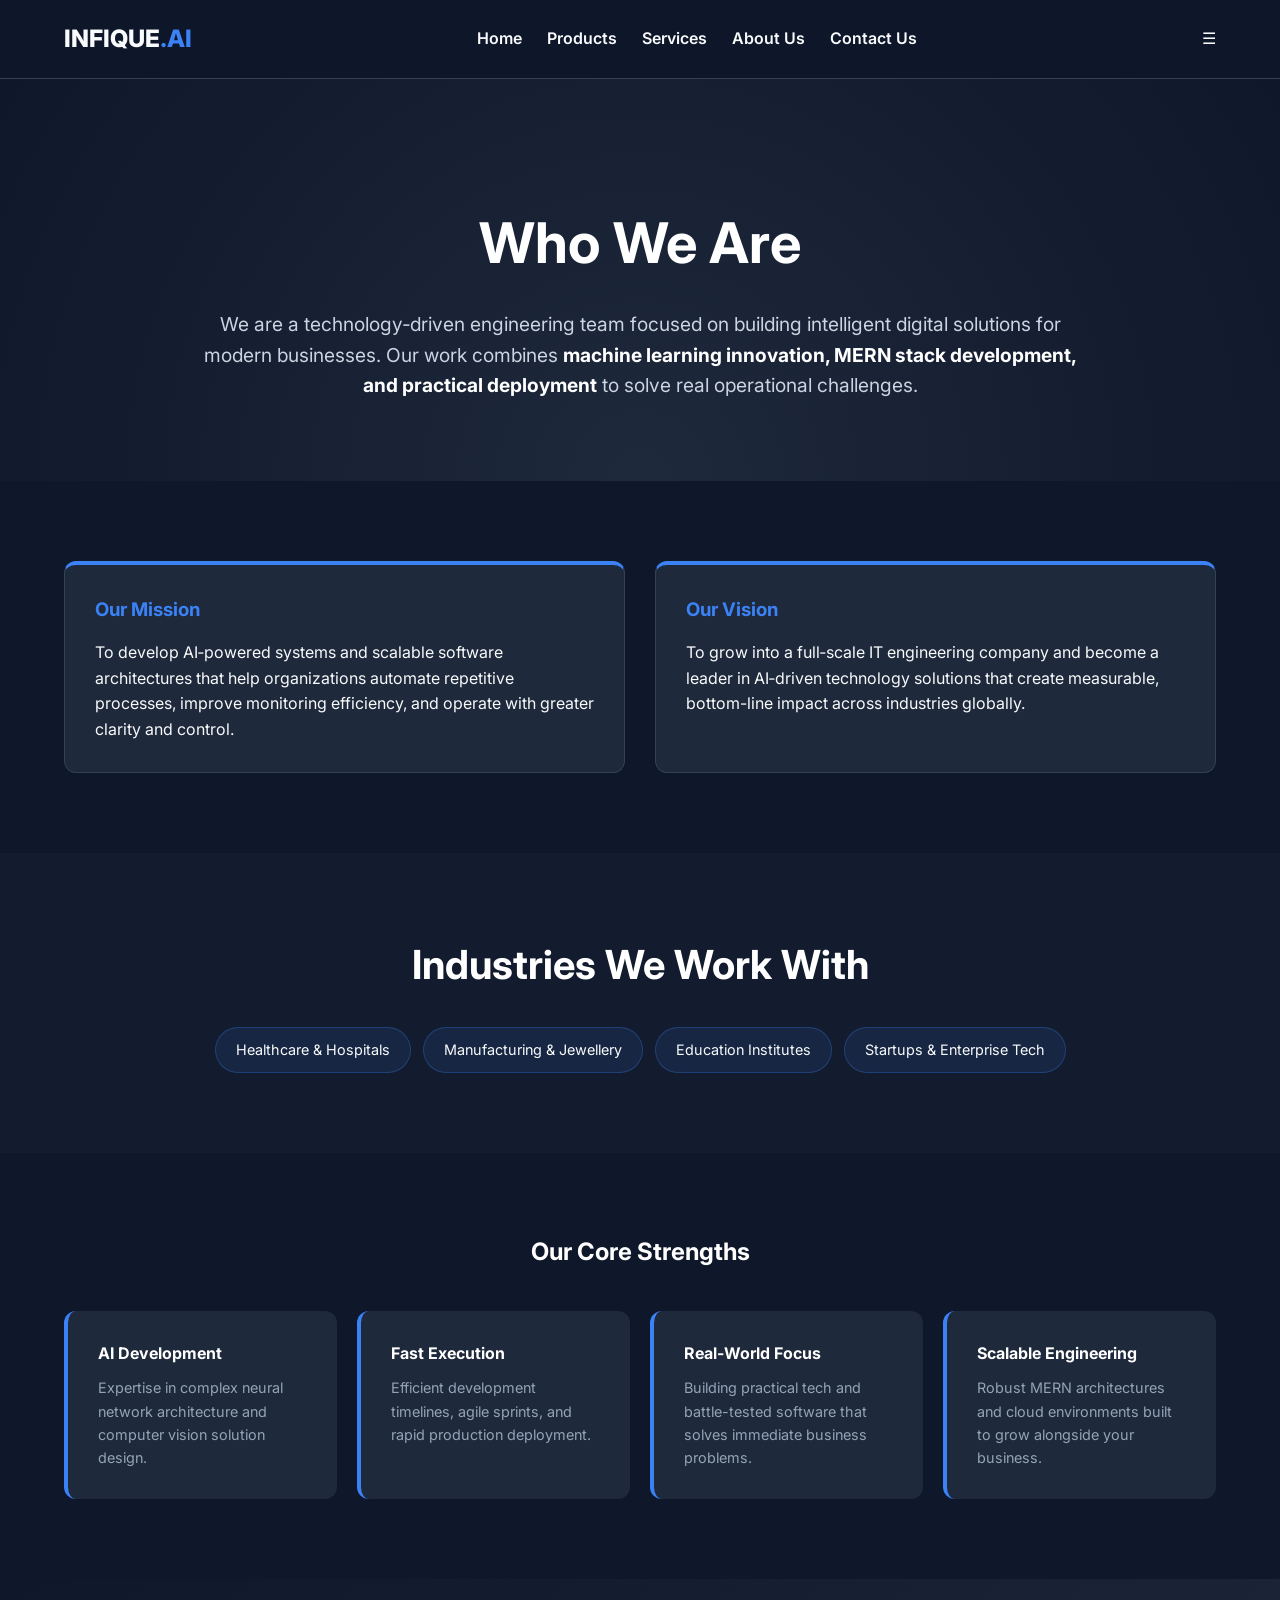
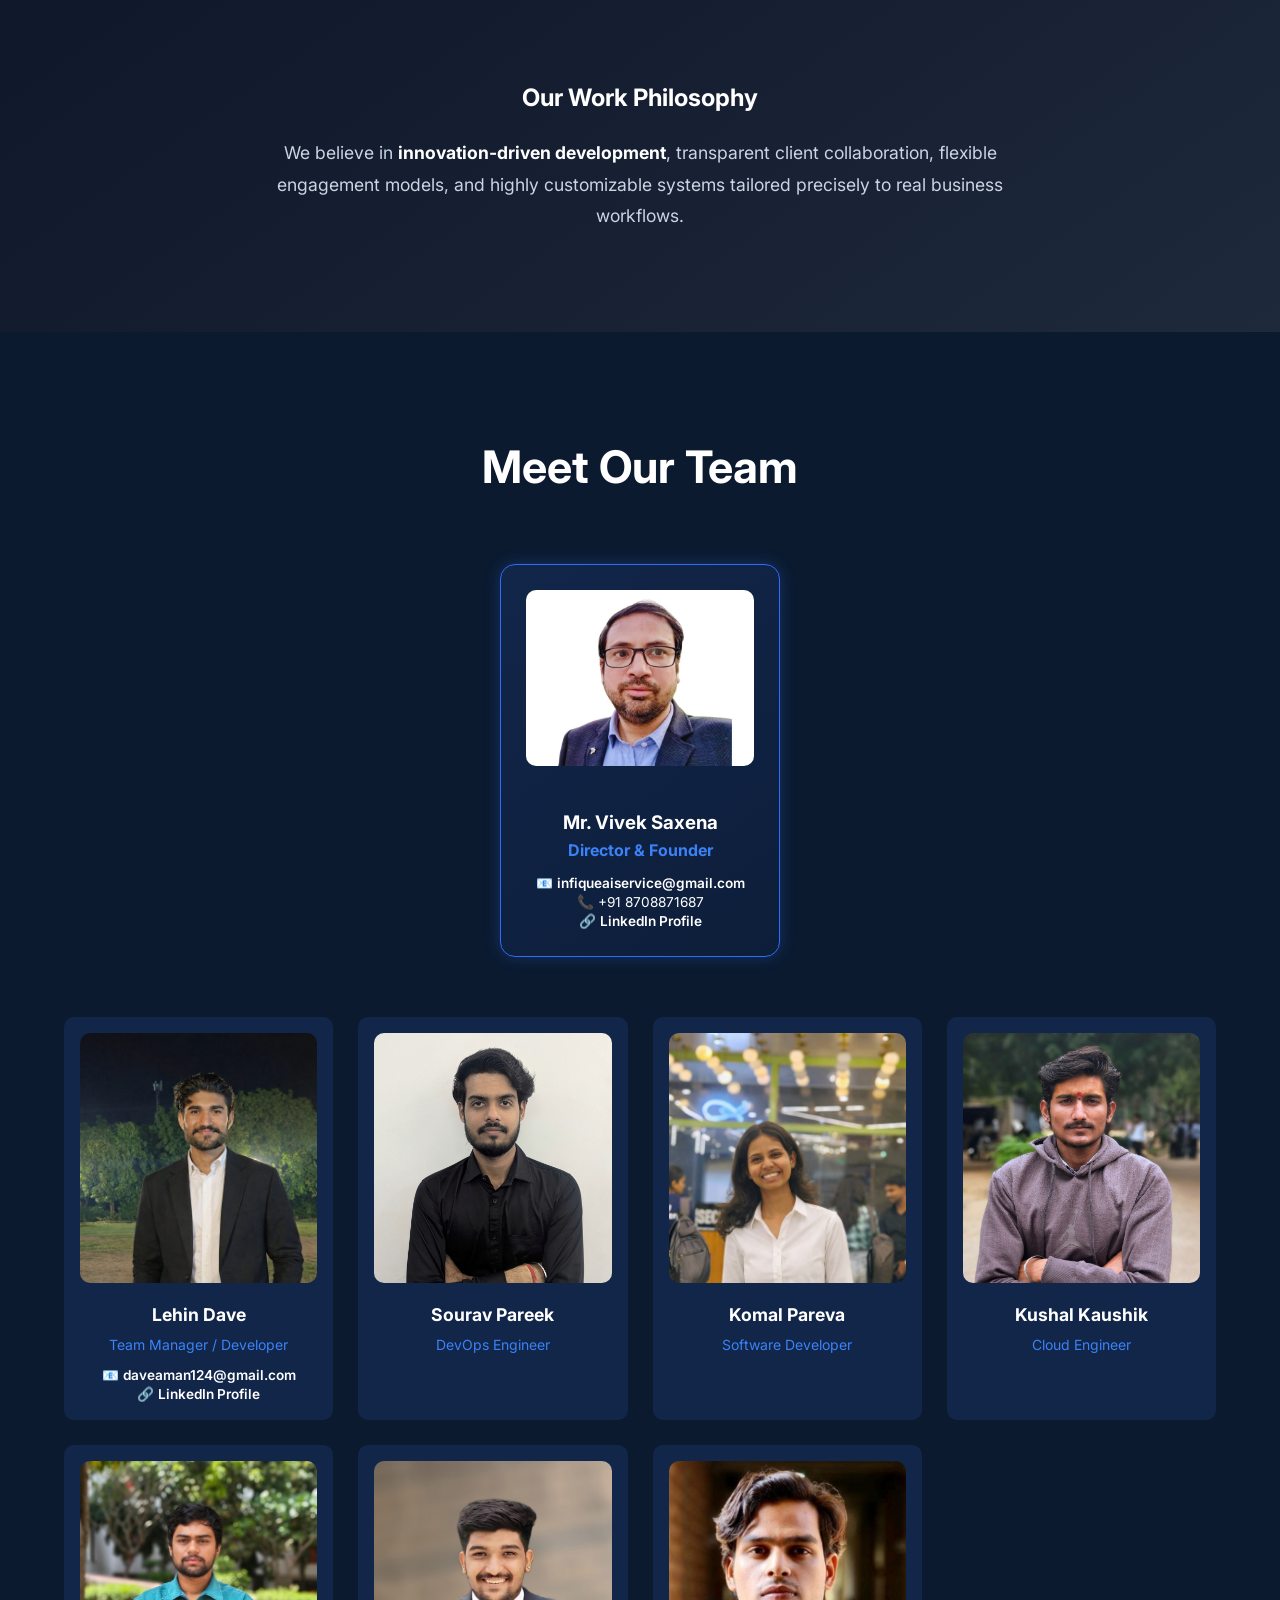
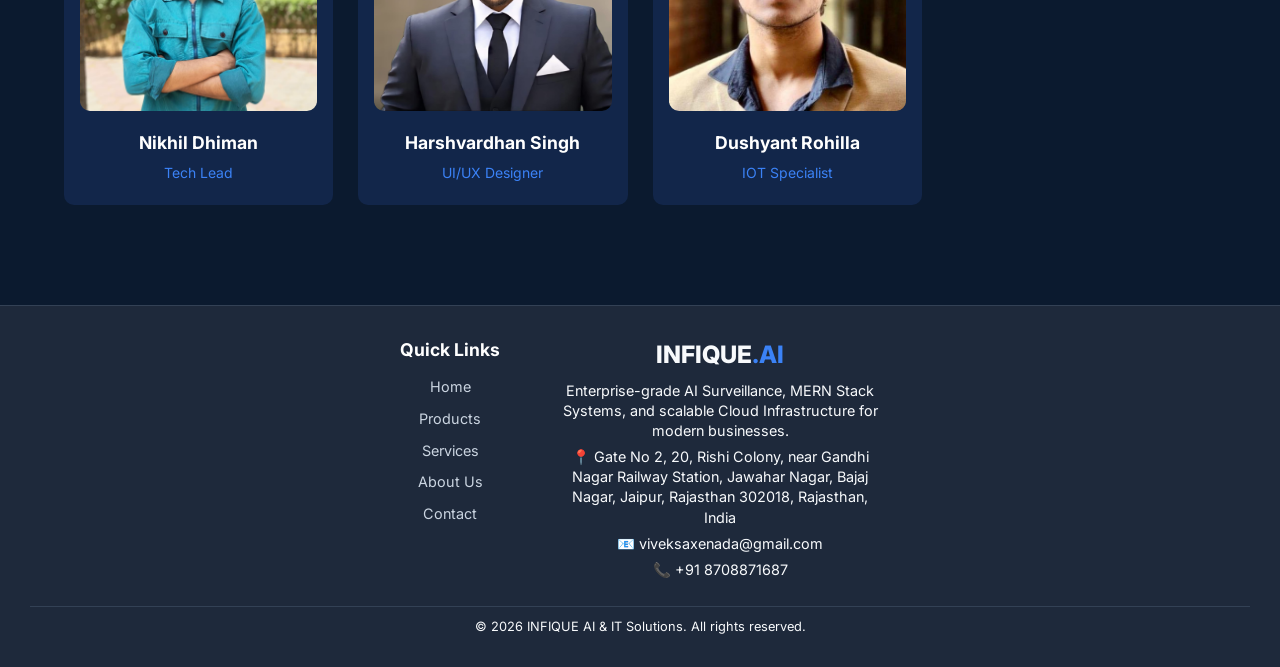
==== about.html @ 3278d1cb "Add files via upload" ====
<!DOCTYPE html>
<html lang="en">
<head>
    <meta charset="UTF-8">
    <meta name="viewport" content="width=device-width, initial-scale=1.0">
    <title>About Us | INFIQUE AI Engineering Team</title>
    <meta name="description" content="Meet the technology-driven engineering team at INFIQUE AI. We specialize in AI innovation, fast execution, and practical software solutions.">
    <link rel="stylesheet" href="style.css">
    <style>
        .about-hero {
            text-align: center;
            padding: 120px 5% 80px;
            background: radial-gradient(circle at bottom, #1e293b 0%, #0f172a 100%);
        }
        .stats-grid {
            display: grid;
            grid-template-columns: repeat(auto-fit, minmax(220px, 1fr));
            gap: 20px;
            margin-top: 40px;
        }
        .stat-item {
            padding: 30px;
            background: var(--bg-card);
            border-radius: 12px;
            border-left: 4px solid var(--accent);
            transition: transform 0.3s ease;
        }
        .stat-item:hover { transform: translateY(-5px); }
        .industry-container {
            display: flex;
            flex-wrap: wrap;
            justify-content: center;
            gap: 12px;
            margin-top: 30px;
        }
        .industry-tag {
            padding: 10px 20px;
            background: rgba(59, 130, 246, 0.1);
            border: 1px solid rgba(59, 130, 246, 0.3);
            border-radius: 30px;
            font-size: 0.9rem;
            color: var(--text-main);
            transition: 0.3s;
        }
        .industry-tag:hover {
            background: var(--accent);
            border-color: var(--accent);
        }
        .team-contact-info {
            font-size: 0.85rem;
            color: var(--text-muted);
            margin-top: 10px;
            line-height: 1.4;
        }
        .social-link {
            color: white;
            text-decoration: none;
            font-weight: 600;
        }
        .social-link:hover {
            color: var(--accent);
            text-decoration: underline;
        }
    </style>
</head>
<body>
    <header>
    <nav>
        <a href="index.html" class="logo">INFIQUE<span>.AI</span></a>
        <ul class="nav-links">
            <li><a href="index.html">Home</a></li>
            <li><a href="products.html">Products</a></li>
            <li><a href="services.html">Services</a></li>
            <li><a href="about.html">About Us</a></li>
            <li><a href="contact.html">Contact Us</a></li>
        </ul>

        <!-- HAMBURGER -->
        <div class="hamburger" onclick="toggleMenu()">
            ☰
        </div>
    </nav>
</header>

    <main>
        <section class="about-hero">
            <h1 style="font-size: 3.5rem; margin-bottom: 20px; color: white;">Who We Are</h1>
            <p style="font-size: 1.2rem; max-width: 900px; margin: 0 auto; color: #cbd5e1;">We are a technology‑driven engineering team focused on building intelligent digital solutions for modern businesses. Our work combines <span style="color: white; font-weight: bold;">machine learning innovation, MERN stack development, and practical deployment</span> to solve real operational challenges.</p>
        </section>

        <section style="padding: 80px 5%;">
            <div class="grid" style="max-width: 1200px; margin: 0 auto;">
                <div class="card" style="border-top: 4px solid var(--accent);">
                    <h3 style="color: var(--accent); margin-bottom: 15px;">Our Mission</h3>
                    <p>To develop AI‑powered systems and scalable software architectures that help organizations automate repetitive processes, improve monitoring efficiency, and operate with greater clarity and control.</p>
                </div>
                <div class="card" style="border-top: 4px solid var(--accent);">
                    <h3 style="color: var(--accent); margin-bottom: 15px;">Our Vision</h3>
                    <p>To grow into a full‑scale IT engineering company and become a leader in AI‑driven technology solutions that create measurable, bottom-line impact across industries globally.</p>
                </div>
            </div>
        </section>

        <section style="padding: 80px 5%; background: #131c2e; text-align: center;">
            <h2 style="font-size: 2.5rem; color: white;">Industries We Work With</h2>
            <div class="industry-container">
                <span class="industry-tag">Healthcare & Hospitals</span>
                <span class="industry-tag">Manufacturing & Jewellery</span>
                <span class="industry-tag">Education Institutes</span>
                <span class="industry-tag">Startups & Enterprise Tech</span>
            </div>
        </section>

        <section style="padding: 80px 5%;">
            <h2 style="text-align: center; margin-bottom: 40px; color: white;">Our Core Strengths</h2>
            <div class="stats-grid" style="max-width: 1200px; margin: 0 auto;">
                <div class="stat-item">
                    <h4 style="color: white;">AI Development</h4>
                    <p style="font-size: 0.9rem; color: var(--text-muted); margin-top: 10px;">Expertise in complex neural network architecture and computer vision solution design.</p>
                </div>
                <div class="stat-item">
                    <h4 style="color: white;">Fast Execution</h4>
                    <p style="font-size: 0.9rem; color: var(--text-muted); margin-top: 10px;">Efficient development timelines, agile sprints, and rapid production deployment.</p>
                </div>
                <div class="stat-item">
                    <h4 style="color: white;">Real-World Focus</h4>
                    <p style="font-size: 0.9rem; color: var(--text-muted); margin-top: 10px;">Building practical tech and battle-tested software that solves immediate business problems.</p>
                </div>
                <div class="stat-item">
                    <h4 style="color: white;">Scalable Engineering</h4>
                    <p style="font-size: 0.9rem; color: var(--text-muted); margin-top: 10px;">Robust MERN architectures and cloud environments built to grow alongside your business.</p>
                </div>
            </div>
        </section>

        <section style="padding: 100px 5%; text-align: center; background: linear-gradient(145deg, #0f172a, #1e293b);">
            <div style="max-width: 800px; margin: 0 auto;">
                <h2 style="margin-bottom: 20px; color: white;">Our Work Philosophy</h2>
                <p style="font-size: 1.1rem; line-height: 1.8; color: #cbd5e1;">We believe in <span style="color: white; font-weight: bold;">innovation‑driven development</span>, transparent client collaboration, flexible engagement models, and highly customizable systems tailored precisely to real business workflows.</p>
            </div>
        </section>

        <section class="team-section" style="padding: 100px 5%;">
            <h2 style="text-align: center; font-size: 2.8rem; margin-bottom: 60px; color: white;">Meet Our Team</h2>
        
            <div class="director-card">
                <img src="images/member1.jpeg" alt="Vivek Saxena">
                <h3 style="margin-top: 20px; color: white;">Mr. Vivek Saxena</h3>
                <p class="post" style="color: var(--accent); font-weight: bold;">Director & Founder</p>
                <div class="team-contact-info">
                    <p style="color: white;">📧 <a href="mailto:viveksaxenada@gmail.com" class="social-link">infiqueaiservice@gmail.com</a></p>
                    <p style="color: white;">📞 +91 8708871687</p>
                    <p style="color: white;">🔗 <a href="https://www.linkedin.com/in/vivek-saxena-ds?utm_source=share&utm_campaign=share_via&utm_content=profile&utm_medium=android_app" target="_blank" class="social-link">LinkedIn Profile</a></p>
                </div>
            </div>
        
            <div class="team-grid" style="margin-top: 60px;">
                <div class="team-card">
                    <img src="images/member2.jpeg" alt="Lehin Dave">
                    <h3 style="color: white;">Lehin Dave</h3>
                    <p class="post" style="color: var(--accent);">Team Manager / Developer</p>
                    <div class="team-contact-info">
                        <p style="color: white;">📧 <a href="mailto:daveaman124@gmail.com" class="social-link">daveaman124@gmail.com</a></p>
                        <p style="color: white;">🔗 <a href="https://www.linkedin.com/in/lehin-dave-39b4ab298?utm_source=share&utm_campaign=share_via&utm_content=profile&utm_medium=android_app" target="_blank" class="social-link">LinkedIn Profile</a></p>
                    </div>
                </div>
        
                <div class="team-card">
                    <img src="images/member3.jpeg" alt="Sourav Pareek">
                    <h3 style="color: white;">Sourav Pareek</h3>
                    <p class="post" style="color: var(--accent);">DevOps Engineer</p>
                </div>
        
                <div class="team-card">
                    <img src="images/member4.jpeg" alt="Komal Pareva">
                    <h3 style="color: white;">Komal Pareva</h3>
                    <p class="post" style="color: var(--accent);">Software Developer</p>
                </div>
        
                <div class="team-card">
                    <img src="images/member5.png" alt="Kushal Kaushik">
                    <h3 style="color: white;">Kushal Kaushik</h3>
                    <p class="post" style="color: var(--accent);">Cloud Engineer</p>
                </div>
        
                <div class="team-card">
                    <img src="images/member6.jpeg" alt="Nikhil Dhiman">
                    <h3 style="color: white;">Nikhil Dhiman</h3>
                    <p class="post" style="color: var(--accent);">Tech Lead</p>
                </div>
        
                <div class="team-card">
                    <img src="images/member7.jpeg" alt="Harshvardhan Singh Rathore">
                    <h3 style="color: white;">Harshvardhan Singh</h3>
                    <p class="post" style="color: var(--accent);">UI/UX Designer</p>
                </div>
                <div class="team-card">
                    <img src="images/member8.jpeg" alt="Dushyant Rohilla">
                    <h3 style="color: white;">Dushyant Rohilla</h3>
                    <p class="post" style="color: var(--accent);">IOT Specialist</p>
                </div>
            </div>
        </section>
    </main>

    <!-- FOOTER -->
<footer class="site-footer">

  <div class="footer-container">

    <!-- LEFT SIDE -->
    <div class="footer-left">
      <h3>Quick Links</h3>
      <ul>
        <li><a href="index.html">Home</a></li>
        <li><a href="products.html">Products</a></li>
        <li><a href="services.html">Services</a></li>
        <li><a href="about.html">About Us</a></li>
        <li><a href="contact.html">Contact</a></li>
      </ul>
    </div>

    <!-- RIGHT SIDE -->
    <div class="footer-right">
      <a href="index.html" class="logo">INFIQUE<span>.AI</span></a>

      <p>
        Enterprise-grade AI Surveillance, MERN Stack Systems, 
        and scalable Cloud Infrastructure for modern businesses.
      </p>

      <p>📍 Gate No 2, 20, Rishi Colony, near Gandhi Nagar Railway Station, Jawahar Nagar, Bajaj Nagar, Jaipur, Rajasthan 302018, Rajasthan, India</p>
      <p>📧 viveksaxenada@gmail.com</p>
      <p>📞 +91 8708871687</p>
    </div>

  </div>

  <div class="footer-bottom">
    <p>© 2026 INFIQUE AI & IT Solutions. All rights reserved.</p>
  </div>

</footer>
<script>
function toggleMenu() {
    const navLinks = document.querySelector(".nav-links");
    navLinks.classList.toggle("active");
}

// Close when clicking outside
document.addEventListener("click", function(e) {
    const navLinks = document.querySelector(".nav-links");
    const hamburger = document.querySelector(".hamburger");

    if (!hamburger.contains(e.target) && !navLinks.contains(e.target)) {
        navLinks.classList.remove("active");
    }
});
</script>

</body>
</html>
---- style.css ----
/* --- 1. GLOBAL SETTINGS --- */
@import url('https://fonts.googleapis.com/css2?family=Inter:wght@300;400;600;800&display=swap');

:root {
    --bg-dark: #0f172a;      
    --bg-card: #1e293b;      
    --accent: #3b82f6;       
    --accent-hover: #2563eb;
    --text-main: #f8fafc;
    --text-muted: #94a3b8;
}

* { margin: 0; padding: 0; box-sizing: border-box; }

body {
    font-family: 'Inter', sans-serif;
    background-color: var(--bg-dark);
    color: var(--text-main);
    line-height: 1.6;
    display: flex;
    flex-direction: column;
    min-height: 100vh;
}

header {
    background-color: rgba(15, 23, 42, 0.95);
    border-bottom: 1px solid #334155;
    padding: 20px 5%;
    position: sticky;
    top: 0;
    z-index: 100;
}
nav { display: flex; justify-content: space-between; align-items: center; max-width: 1200px; margin: 0 auto; }
.logo { font-size: 1.5rem; font-weight: 800; color: var(--text-main); text-decoration: none; }
.logo span { color: var(--accent); }
.nav-links { list-style: none; display: flex; gap: 25px; }
.nav-links a { color: var(--text-main); text-decoration: none; font-weight: 600; transition: 0.3s; }
.nav-links a:hover, .nav-links a.active { color: var(--accent); }

/* --- 2. HOME PAGE ONLY (Engineering Cards) --- */
.home-engineering-grid {
    display: grid;
    grid-template-columns: repeat(auto-fit, minmax(300px, 1fr));
    gap: 30px;
    max-width: 1200px;
    margin: 0 auto;
}

.home-image-card {
    position: relative;
    border-radius: 12px;
    overflow: hidden; 
    aspect-ratio: 4/3; 
    border: 1px solid #334155;
    background-color: var(--bg-card);
}

.home-image-card img {
    width: 100%;
    height: 100%;
    object-fit: cover; 
    display: block;
    transition: transform 0.8s cubic-bezier(0.2, 1, 0.3, 1);
}

.home-image-card:hover img { transform: scale(1.05); }

.home-card-overlay {
    position: absolute;
    inset: 0;
    background: linear-gradient(to top, rgba(15, 23, 42, 0.9) 0%, rgba(15, 23, 42, 0.2) 60%, transparent 100%);
    display: flex;
    flex-direction: column;
    justify-content: flex-end;
    padding: 20px;
}

.home-card-overlay h3 { color: #ffffff !important; margin-bottom: 5px; font-size: 1.3rem; }
.home-card-overlay p {
    color: #ffffff !important;
    font-size: 0.9rem;
    margin: 0;
    opacity: 0;
    transform: translateY(10px);
    transition: opacity 0.4s, transform 0.4s;
}

.home-image-card:hover .home-card-overlay p { opacity: 1; transform: translateY(0); }

/* --- 3. RESTORED ORIGINAL ABOUT/CONTACT STYLES --- */
.team-section { padding: 60px 40px; background: #0b1a2f; color: white; text-align: center; }
.team-grid { display: grid; grid-template-columns: repeat(auto-fit, minmax(220px, 1fr)); gap: 25px; }

.team-card {
    background: #12264a;
    padding: 15px;
    border-radius: 10px;
    transition: 0.3s;
    border: 1px solid transparent;
    text-align: center;
}

.team-card:hover {
    transform: translateY(-8px); 
    border-color: #2f6df6;
    box-shadow: 0 0 12px rgba(47,109,246,0.4);
}

.team-card img { width: 100%; height: 250px; object-fit: cover; border-radius: 10px; margin-bottom: 10px; }
.team-card h3 { font-size: 1.1rem; margin-bottom: 5px; }
.team-card .post { color: #4da3ff; font-size: 14px; margin-bottom: 5px; }

.director-card {
    background: linear-gradient(145deg, #12264a, #0d1e3a);
    border: 1px solid #2f6df6;
    padding: 25px;
    border-radius: 15px;
    width: 280px;
    margin: 0 auto 50px;
    box-shadow: 0 0 15px rgba(47,109,246,0.3);
}
.director-card img { width: 100%; border-radius: 10px; margin-bottom: 15px; }

/* Contact Forms & Generic Cards */
.card { background-color: var(--bg-card); padding: 30px; border-radius: 12px; border: 1px solid #334155; }
.grid { display: grid; grid-template-columns: repeat(auto-fit, minmax(300px, 1fr)); gap: 30px; margin-top: 40px; }

form input, form textarea {
    width: 100%; padding: 12px; margin-bottom: 20px;
    background-color: #1e293b; border: 1px solid #334155;
    border-radius: 6px; color: white;
}

/* Common Components */
.industry-tag { padding: 10px 25px; border: 1px solid #334155; border-radius: 5px; color: var(--text-muted); }
.btn { display: inline-block; padding: 12px 28px; background-color: var(--accent); color: white; text-decoration: none; border-radius: 6px; font-weight: 600; transition: 0.3s; border: none; cursor: pointer; }
footer { text-align: center; padding: 30px; background-color: var(--bg-card); border-top: 1px solid #334155; margin-top: auto; }

/* --- PRODUCT PAGE SPECIFIC STYLES --- */
.product-feature-grid {
    display: grid;
    grid-template-columns: repeat(auto-fit, minmax(320px, 1fr));
    gap: 30px;
    max-width: 1200px;
    margin: 0 auto;
}

.product-feature-card {
    position: relative;
    height: 350px;
    border-radius: 12px;
    overflow: hidden;
    background-color: var(--bg-card);
    border: 1px solid #334155;
    cursor: pointer;
}

.product-feature-card img {
    width: 100%;
    height: 100%;
    object-fit: cover;
    transition: transform 0.6s cubic-bezier(0.33, 1, 0.68, 1);
}

.product-feature-card:hover img {
    transform: scale(1.1);
}

.product-feature-overlay {
    position: absolute;
    inset: 0;
    background: linear-gradient(to top, rgba(15, 23, 42, 0.95) 10%, rgba(15, 23, 42, 0.2) 60%, transparent 100%);
    display: flex;
    flex-direction: column;
    justify-content: flex-end;
    padding: 25px;
    z-index: 2;
}

.product-feature-overlay h3 {
    color: #ffffff !important;
    font-size: 1.4rem;
    margin-bottom: 8px;
    font-weight: 600;
}

.product-feature-overlay p {
    color: #cbd5e1 !important;
    font-size: 0.95rem;
    margin: 0;
    opacity: 0;
    transform: translateY(20px);
    transition: all 0.4s ease;
}

.product-feature-card:hover .product-feature-overlay p {
    opacity: 1;
    transform: translateY(0);
}

/* --- SERVICES PAGE SPECIFIC STYLES --- */
.service-feature-grid {
    display: grid;
    grid-template-columns: repeat(auto-fit, minmax(320px, 1fr));
    gap: 30px;
    max-width: 1200px;
    margin: 0 auto;
}

.service-feature-card {
    position: relative;
    height: 300px; 
    border-radius: 15px;
    overflow: hidden;
    background-color: var(--bg-card);
    border: 1px solid #334155;
}

.service-feature-card img {
    width: 100%;
    height: 100%;
    /* FIX: Changed cover to contain to prevent zooming/cropping */
    object-fit: contain; 
    /* Padding prevents the image from touching the edges */
    padding: 20px;
    background-color: #0f172a; 
    transition: transform 0.8s cubic-bezier(0.2, 1, 0.3, 1);
}

.service-feature-card:hover img {
    /* Subtle zoom on hover */
    transform: scale(1.05);
}

.service-feature-overlay {
    position: absolute;
    inset: 0;
    /* Adjusted gradient to ensure icons are fully visible */
    background: linear-gradient(to top, rgba(15, 23, 42, 0.98) 15%, rgba(15, 23, 42, 0.2) 60%, transparent 100%);
    display: flex;
    flex-direction: column;
    justify-content: flex-end;
    padding: 30px;
    z-index: 2;
}

.service-feature-overlay h3 {
    color: #ffffff !important;
    font-size: 1.5rem;
    margin-bottom: 15px;
}

.service-hover-content {
    opacity: 0;
    transform: translateY(20px);
    transition: all 0.5s ease;
}

.service-hover-content p {
    color: var(--accent) !important;
    font-weight: 600;
    font-size: 0.95rem;
    margin-bottom: 12px;
}

.service-hover-content ul {
    list-style: none;
    padding: 0;
}

.service-hover-content ul li {
    color: #cbd5e1 !important;
    font-size: 0.85rem;
    margin-bottom: 6px;
    display: flex;
    align-items: center;
}

.service-hover-content ul li::before {
    content: "→";
    color: var(--accent);
    margin-right: 8px;
    font-weight: bold;
}

.service-feature-card:hover .service-hover-content {
    opacity: 1;
    transform: translateY(0);
}
/* --- NEW ANIMATED BACKGROUND STYLES --- */

/* 1. Define the panning animation sequence */
@keyframes panBackground {
    0% {
        /* Start at the very top-left corner */
        background-position: 0% 0%;
    }
    50% {
        /* Move to the very bottom-right corner */
        background-position: 100% 100%;
    }
    100% {
        /* Smoothly slide back to the start */
        background-position: 0% 0%;
    }
}

/* 2. Style the top section to handle the animation */
.animated-hero-section {
    /* (You'll add this class to your HTML section tag) */

    position: relative; /* Required for the overlay to work */
    overflow: hidden; /* Important: keeps the 'oversized' image contained */

    /* Ensure minimum height so the section doesn't collapse */
    min-height: 80vh; 
    display: flex; /* Helps center content */
    align-items: center; /* Helps center content */
}

/* 3. Style the pseudo-element that actually holds and moves the image */
.animated-hero-section::before {
    content: "";
    position: absolute;
    top: 0;
    left: 0;
    width: 100%;
    height: 100%;
    z-index: -2; /* Place it furthest back */

    /* --- THE CORE IMAGE SETTINGS --- */
    background-image: url('images/back.jpg'); /* <<< UPDATE IMAGE PATH HERE */
    
    /* Make the image large enough to have 'room' to pan without looping */
    background-size: 150%; 
    background-repeat: no-repeat;
    
    /* Center it initially */
    background-position: center;

    /* --- THE ANIMATION LOOP --- */
    /* Calls 'panBackground' definition from above.
       '40s' = 40 seconds per loop. Slower = subtler.
       'linear' = constant speed.
       'infinite' = never stops. */
    animation: panBackground 40s linear infinite;

    /* (Optional) A very soft background color to prevent jarring pop-in */
    background-color: #0c121e; 
}

/* 4. Style the gradient overlay to ensure content is always readable */
.animated-hero-section::after {
    content: "";
    position: absolute;
    inset: 0;
    z-index: -1; /* Place it between the image and the text */

    /* Add a subtle dark gradient to ensure white text pops */
    background: linear-gradient(
        to bottom,
        rgba(15, 23, 42, 0.4) 0%,   /* Slightly dark at top */
        rgba(15, 23, 42, 0.8) 100% /* Much darker at bottom */
    );
}

/* 5. Ensure the text inside is forced above the background */
.animated-hero-section > * {
    position: relative;
    z-index: 10;
}
/* ================= RESPONSIVE FIX ================= */

/* HERO TEXT */
.hero-title {
  font-size: 4rem;
  margin-bottom: 25px;
  text-align: center;
  font-weight: 800;
}

.hero-subtext {
  max-width: 900px;
  margin: 0 auto 40px;
  font-size: 1.3rem;
  text-align: center;
  color: #cbd5e1;
}

/* BUTTONS */
.hero-buttons {
  display: flex;
  justify-content: center;
  gap: 20px;
  flex-wrap: wrap;
}

.secondary-btn {
  background: transparent;
  border: 1px solid var(--accent);
}

/* GLOBAL IMAGE FIX */
img {
  max-width: 100%;
  height: auto;
}

/* ================= MOBILE ================= */
@media (max-width: 768px) {

  /* HERO */
  .hero-title {
    font-size: 2.2rem;
  }

  .hero-subtext {
    font-size: 1rem;
    padding: 0 10px;
  }

  /* BUTTON STACK */
  .hero-buttons {
    flex-direction: column;
    align-items: center;
  }

  .btn {
    width: 90%;
    text-align: center;
  }

  /* NAVBAR */
  nav {
    flex-direction: column;
    gap: 10px;
  }

  .nav-links {
    flex-direction: column;
    gap: 10px;
    align-items: center;
  }

  /* SECTION SPACING */
  section {
    padding: 50px 5% !important;
  }

  /* GRID FIX */
  .product-feature-grid {
    grid-template-columns: 1fr !important;
  }

  /* TEXT SIZE FIX */
  h2 {
    font-size: 1.8rem !important;
    text-align: center;
  }

  p {
    font-size: 0.95rem !important;
  }
}
//* ===== FINAL PROFESSIONAL FOOTER ===== */

.site-footer {
  background: #0f172a;
  color: #cbd5e1;
  padding: 35px 5% 15px;
}

/* CENTERED + BALANCED */
.footer-container {
  max-width: 800px; /* keeps both sections near center */
  margin: auto;
  display: flex;
  justify-content: center;
  align-items: flex-start;
  gap: 60px; /* perfect spacing between left & right */
}

/* LEFT SIDE */
.footer-left h3 {
  margin-bottom: 10px;
  color: white;
  font-size: 1.1rem;
}

.footer-left ul {
  list-style: none;
}

.footer-left ul li {
  margin-bottom: 6px;
}

.footer-left a {
  color: #cbd5e1;
  text-decoration: none;
  font-size: 0.9rem;
  transition: 0.3s;
}

.footer-left a:hover {
  color: #3b82f6;
}

/* RIGHT SIDE */
.footer-right {
  max-width: 320px;
}

.footer-right p {
  margin: 6px 0;
  font-size: 0.9rem;
  line-height: 1.4;
}

/* BOTTOM */
.footer-bottom {
  text-align: center;
  border-top: 1px solid #334155;
  margin-top: 20px;
  padding-top: 10px;
  font-size: 0.8rem;
}

/* MOBILE */
@media (max-width: 768px) {
  .footer-container {
    flex-direction: column;
    align-items: center;
    text-align: center;
    gap: 20px;
  }
}
//* ===== PROFESSIONAL MOBILE NAVBAR ===== */

@media (max-width: 768px) {

  nav {
    flex-direction: row !important;
    justify-content: space-between;
    align-items: center;
  }

  .logo {
    font-size: 1.2rem;
  }

  .nav-links {
    display: flex;
    flex-direction: row !important;
    gap: 15px;
    overflow-x: auto; /* scroll if needed */
    white-space: nowrap;
  }

  .nav-links li {
    flex: none;
  }

  .nav-links a {
    font-size: 0.9rem;
    padding: 5px;
  }

}
//* HAMBURGER BUTTON */
.menu-toggle {
  display: none;
  font-size: 1.6rem;
  color: white;
  cursor: pointer;
}

/* MOBILE NAVBAR */
@media (max-width: 768px) {

  nav {
    position: relative;
  }

  .menu-toggle {
    display: block;
    position: absolute;
    right: 5%;
    top: 50%;
    transform: translateY(-50%);
  }

  /* MENU PANEL */
  .nav-links {
    position: fixed;
    top: 0;
    right: -100%; /* hidden */
    height: 100vh;
    width: 240px;
    background: #0f172a;
    flex-direction: column;
    padding: 80px 20px;
    gap: 20px;
    transition: 0.3s ease;
    z-index: 999;
  }

  /* WHEN ACTIVE */
  .nav-links.active {
    right: 0;
  }

  .nav-links a {
    font-size: 1rem;
    width: 100%;
  }

  /* ===== FIXED HAMBURGER MENU (ONLY) ===== */

.hamburger {
  display: none;
  font-size: 26px;
  cursor: pointer;
  color: white;
}

/* MOBILE ONLY */
@media (max-width: 768px) {

  .hamburger {
    display: block;
    position: absolute;
    right: 5%;
    top: 20px;
    z-index: 1001;
  }

  .nav-links {
    position: fixed;
    top: 0;
    right: -100%;
    height: 100vh;
    width: 250px;
    background: #0f172a;
    flex-direction: column;
    padding: 80px 20px;
    gap: 20px;
    transition: 0.3s ease;
    z-index: 1000;
  }

  .nav-links.active {
    right: 0;
  }
}
}
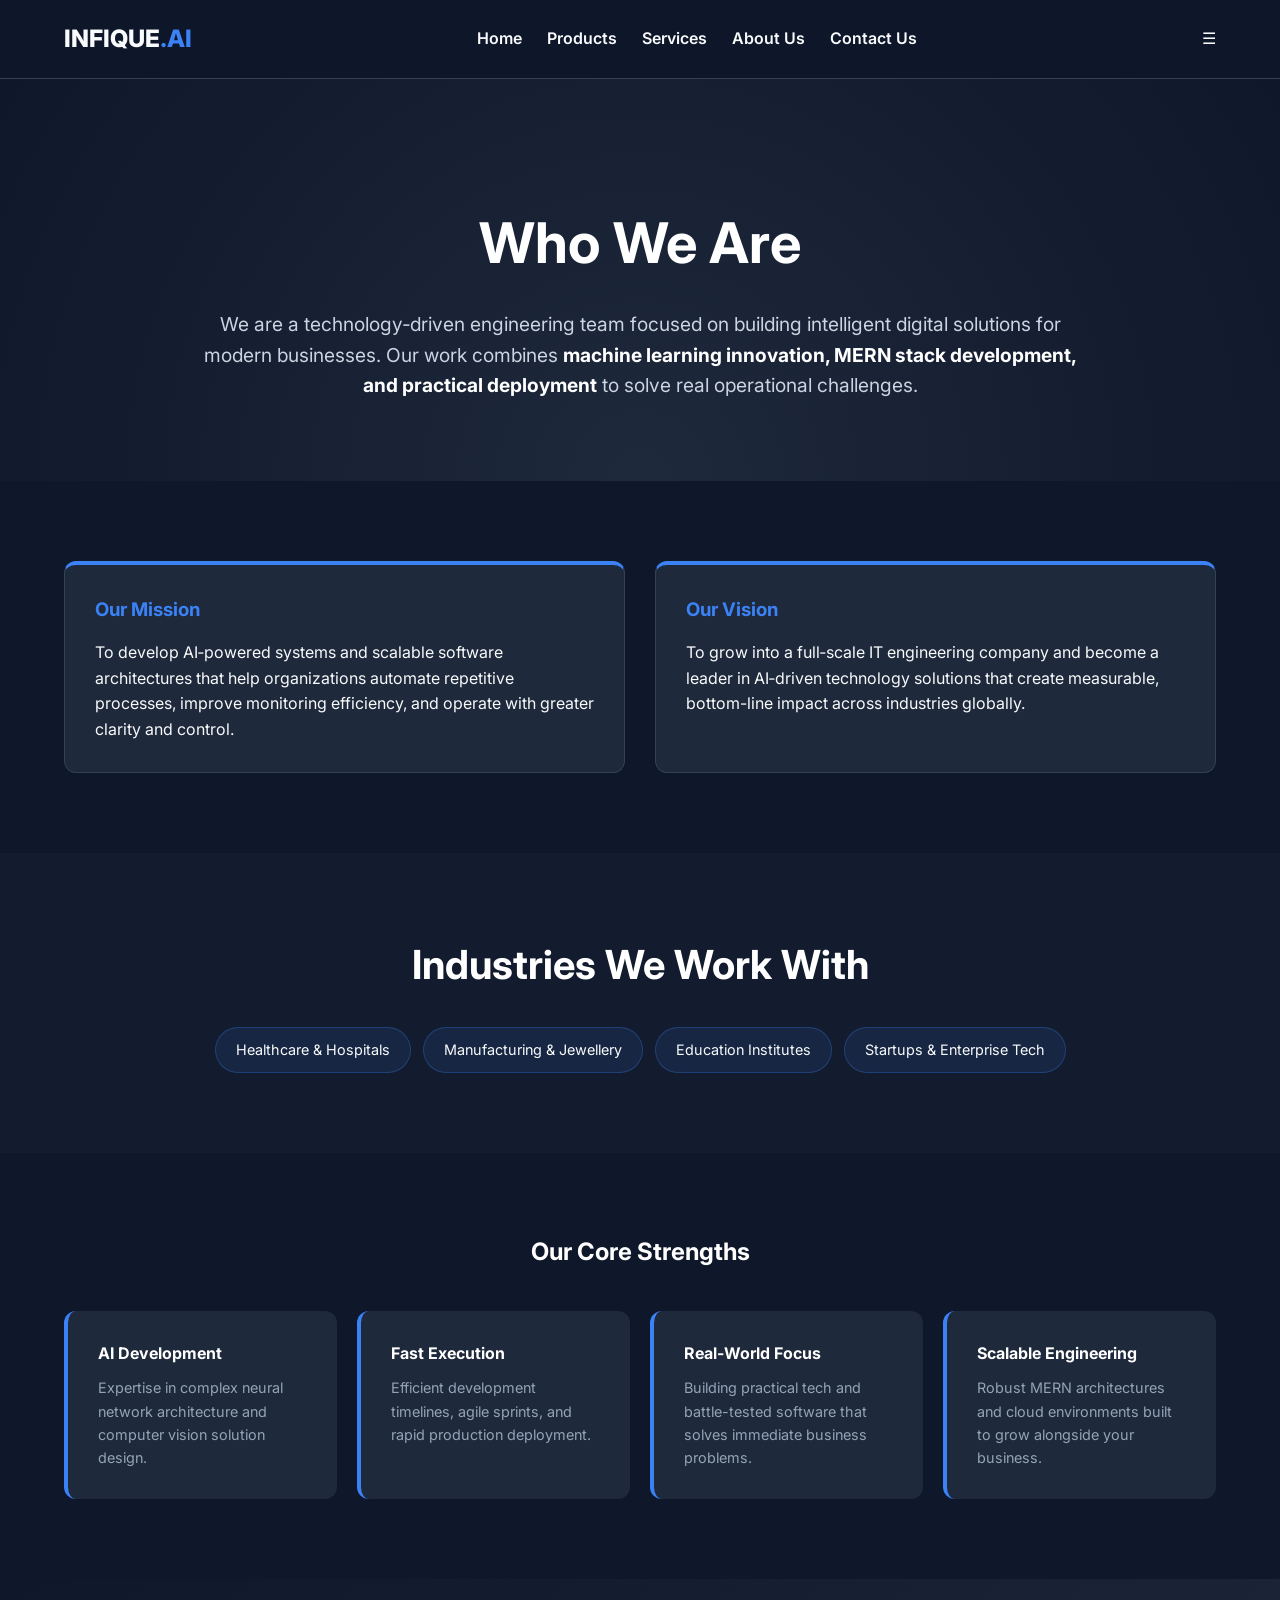
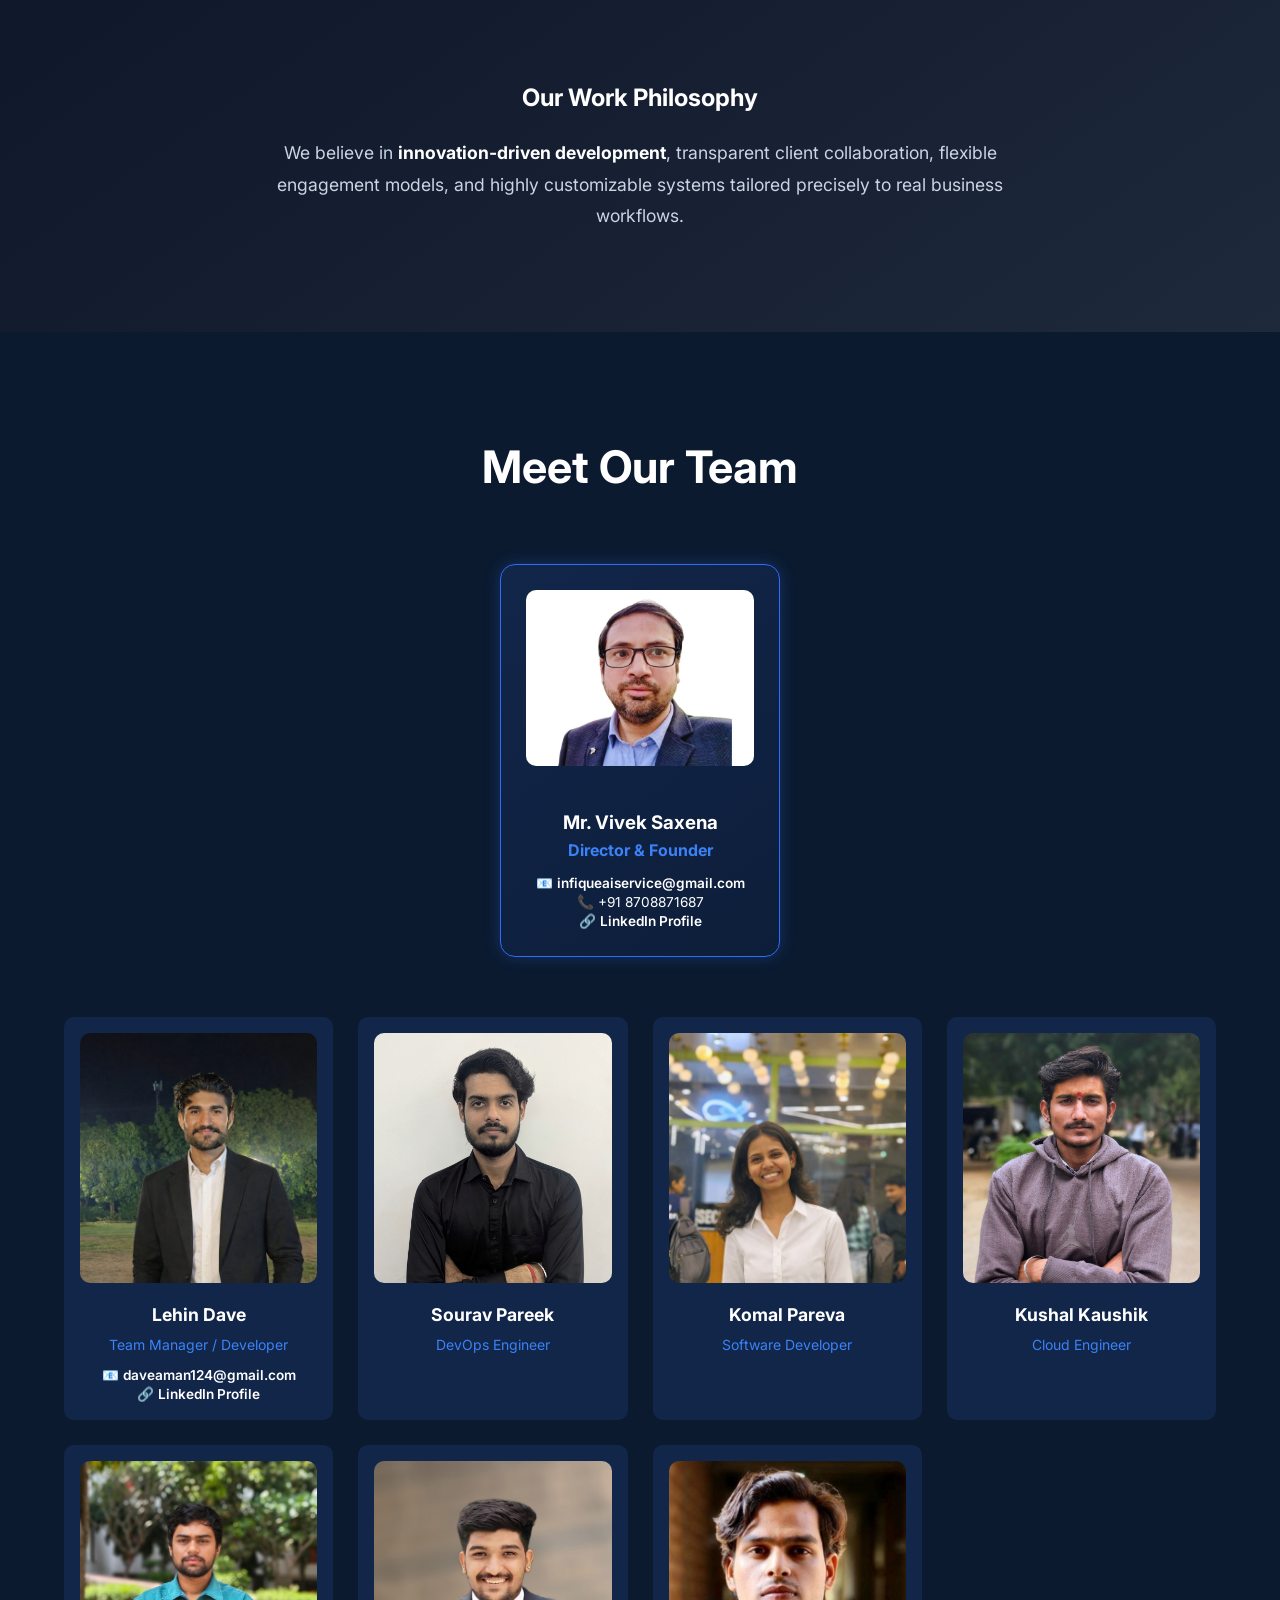
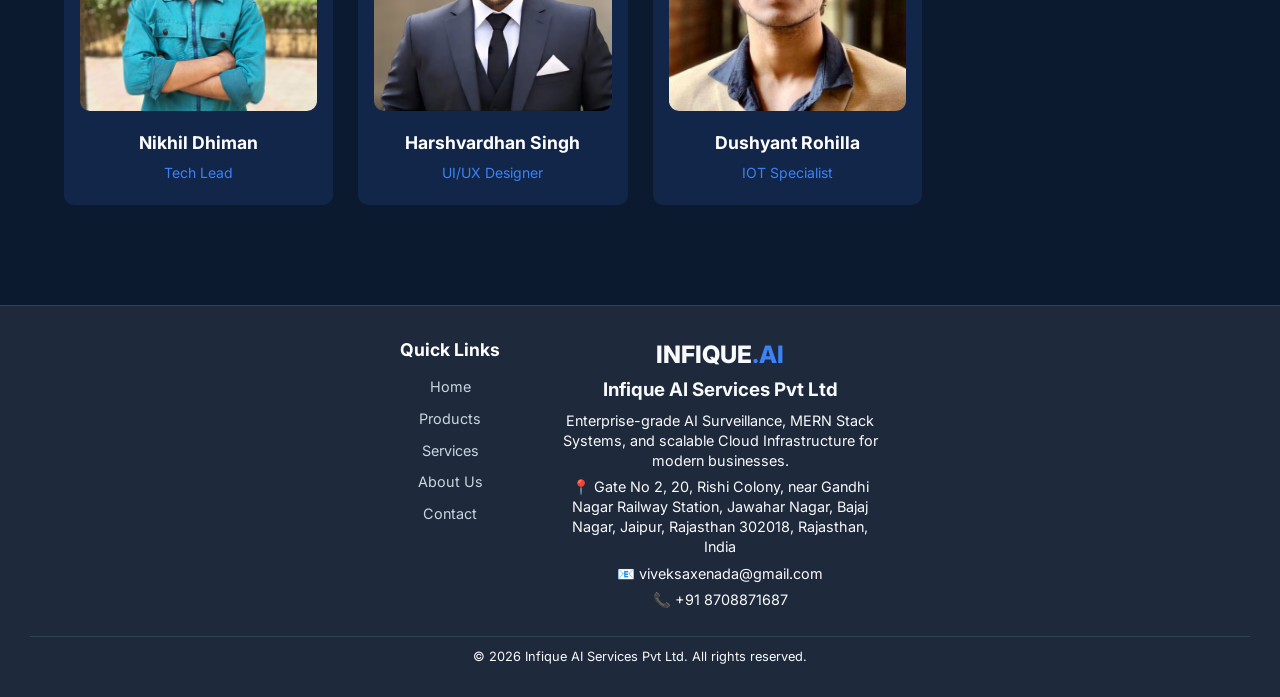
==== commit 0bdc7b36: "Update about.html" ====
--- a/about.html
+++ b/about.html
@@ -3,7 +3,8 @@
 <head>
     <meta charset="UTF-8">
     <meta name="viewport" content="width=device-width, initial-scale=1.0">
-    <title>About Us | INFIQUE AI Engineering Team</title>
+    <meta name="description" content="Infique AI Services provides AI surveillance, MERN stack development, cloud solutions and enterprise IT services in Jaipur.">
+    <title>About Us | Infique AI Services</title>
     <meta name="description" content="Meet the technology-driven engineering team at INFIQUE AI. We specialize in AI innovation, fast execution, and practical software solutions.">
     <link rel="stylesheet" href="style.css">
     <style>
@@ -223,7 +224,8 @@
     <!-- RIGHT SIDE -->
     <div class="footer-right">
       <a href="index.html" class="logo">INFIQUE<span>.AI</span></a>
-
+        
+    <h3>Infique AI Services Pvt Ltd</h3>
       <p>
         Enterprise-grade AI Surveillance, MERN Stack Systems, 
         and scalable Cloud Infrastructure for modern businesses.
@@ -237,7 +239,7 @@
   </div>
 
   <div class="footer-bottom">
-    <p>© 2026 INFIQUE AI & IT Solutions. All rights reserved.</p>
+    <p>© 2026 Infique AI Services Pvt Ltd. All rights reserved.</p>
   </div>
 
 </footer>
@@ -259,4 +261,4 @@
 </script>
 
 </body>
-</html>+</html>
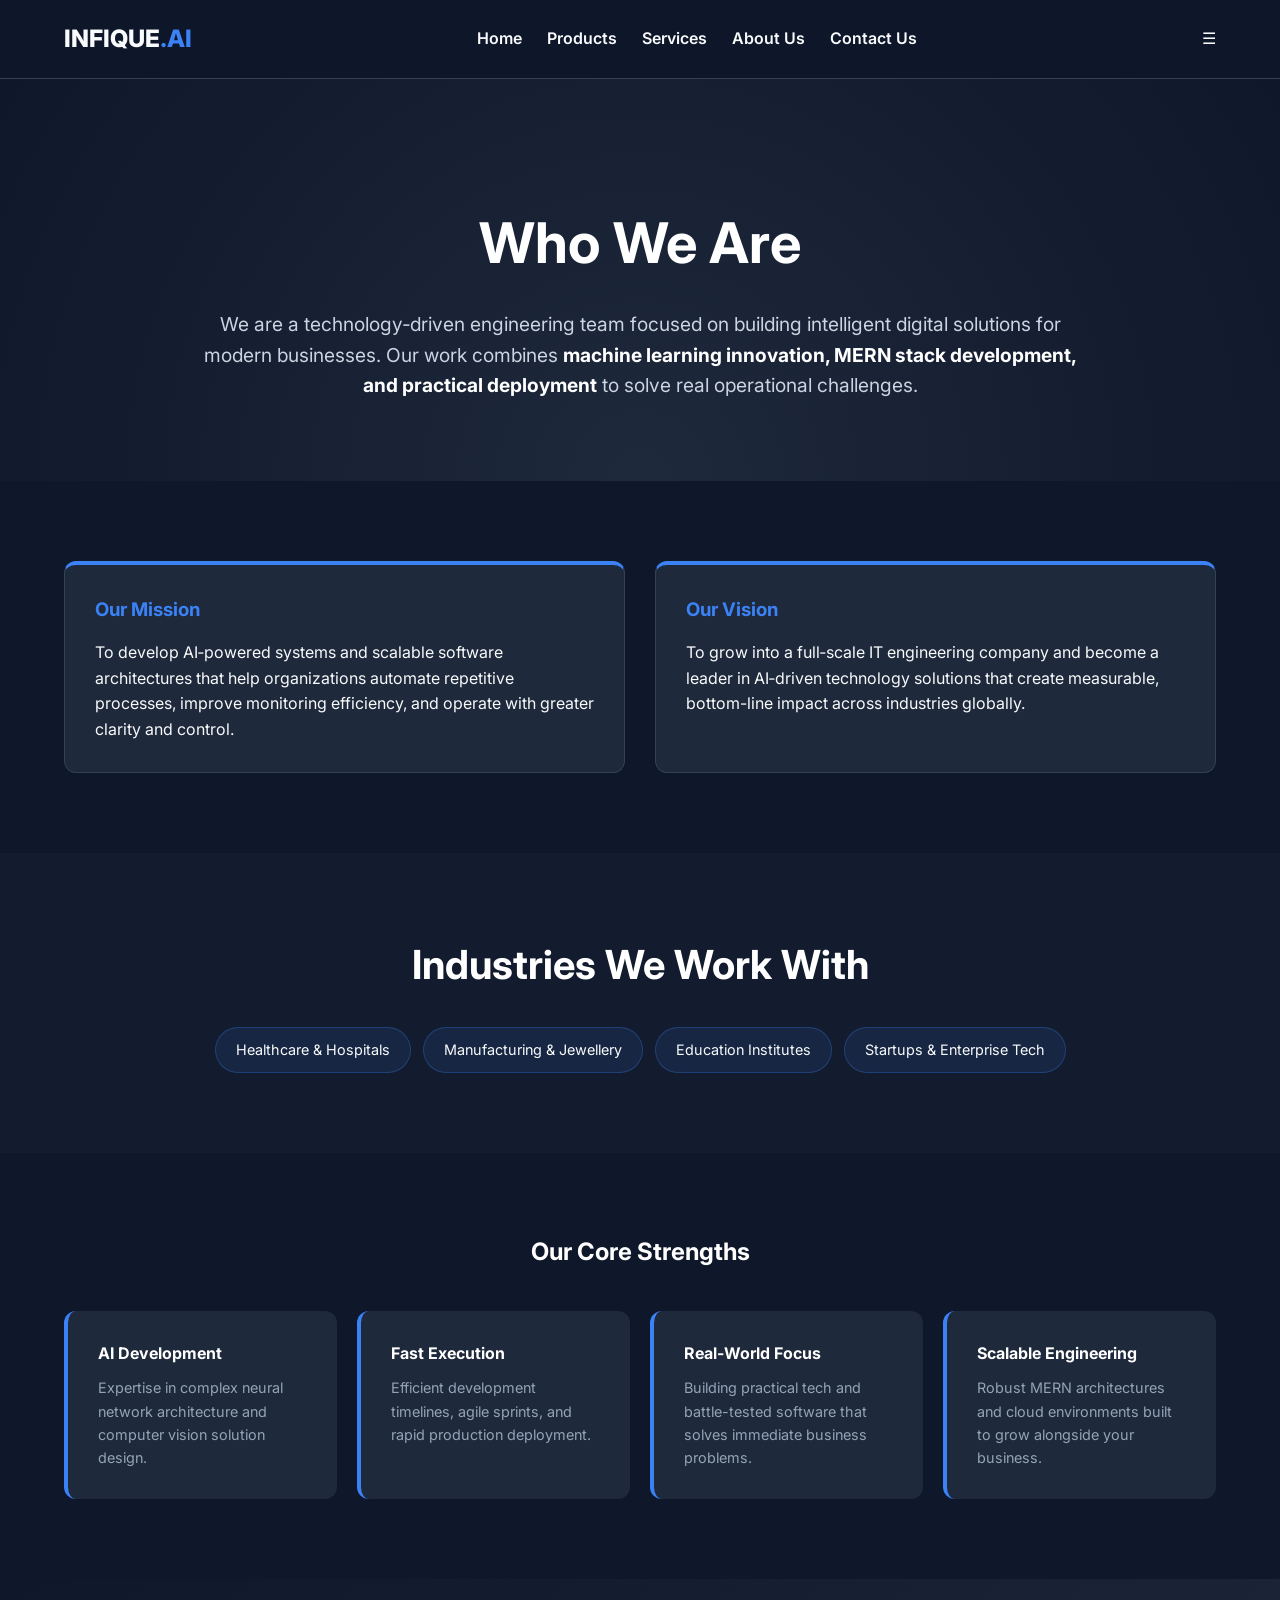
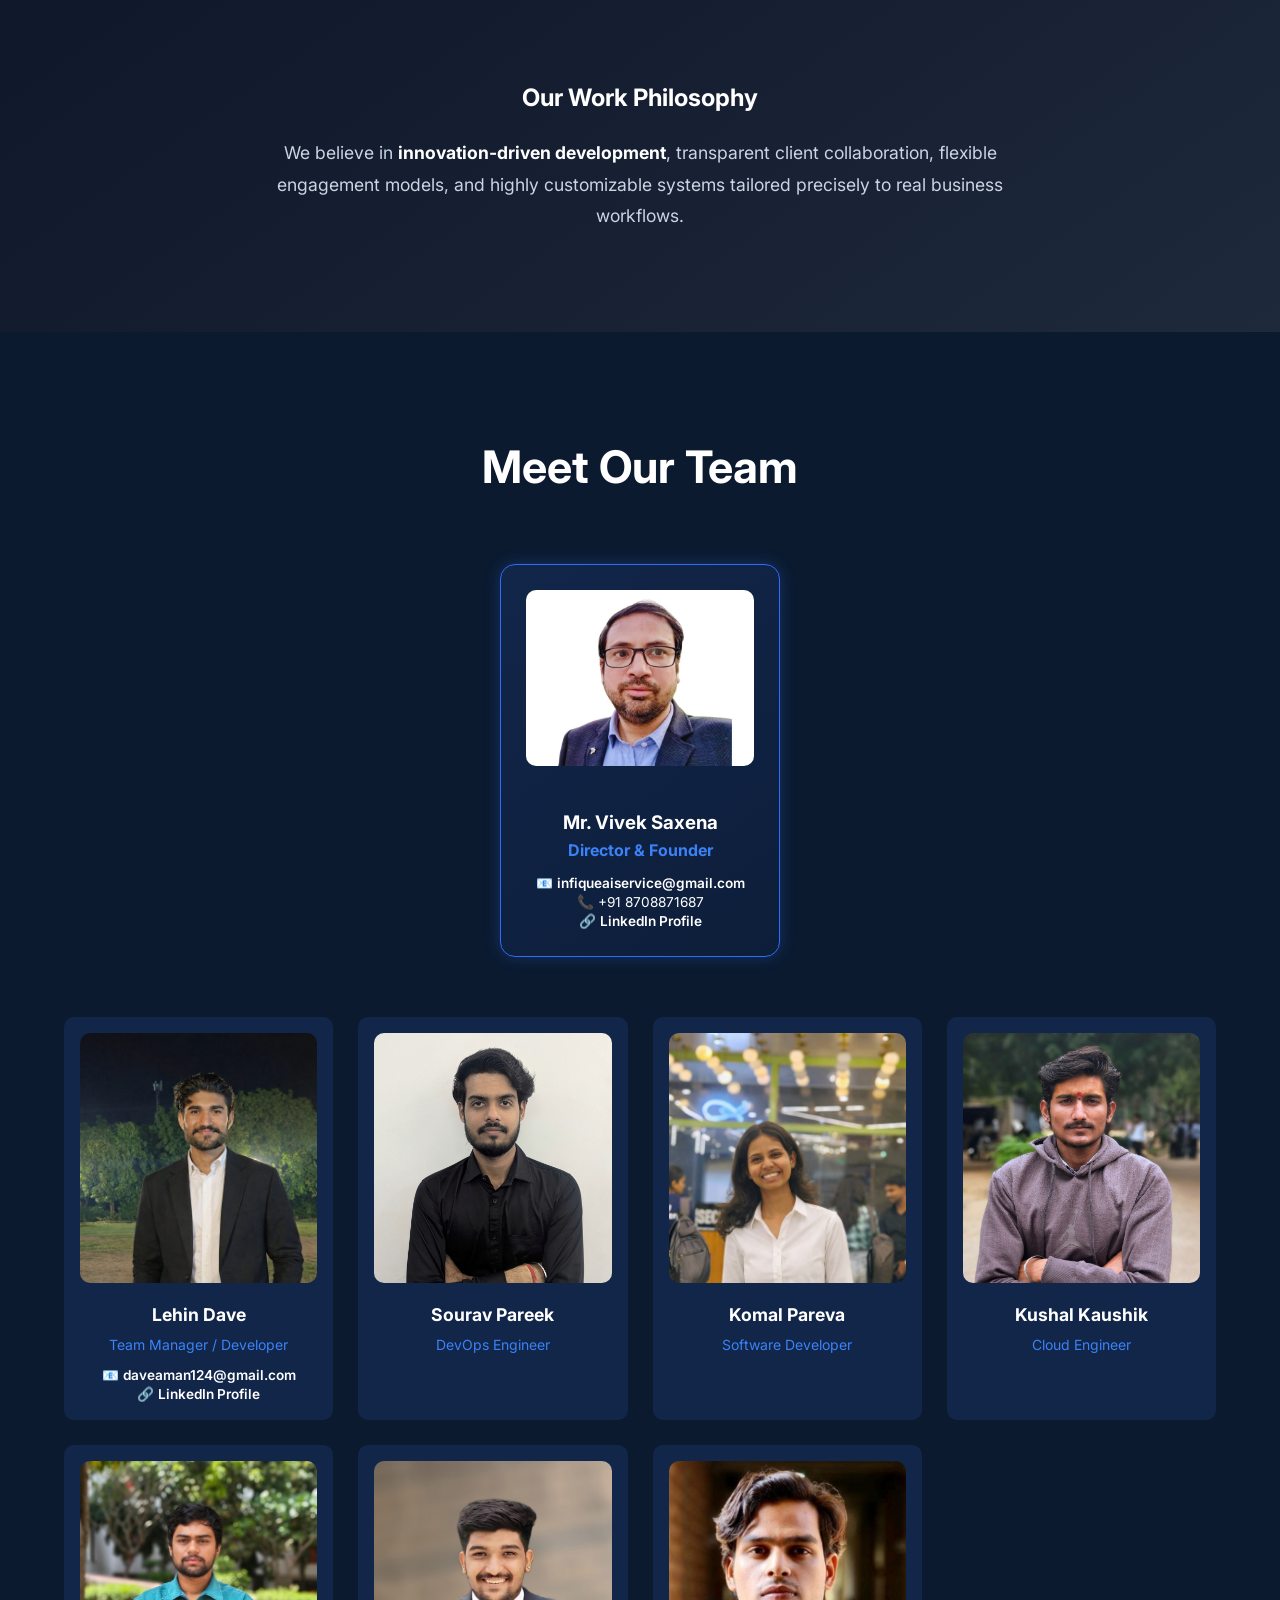
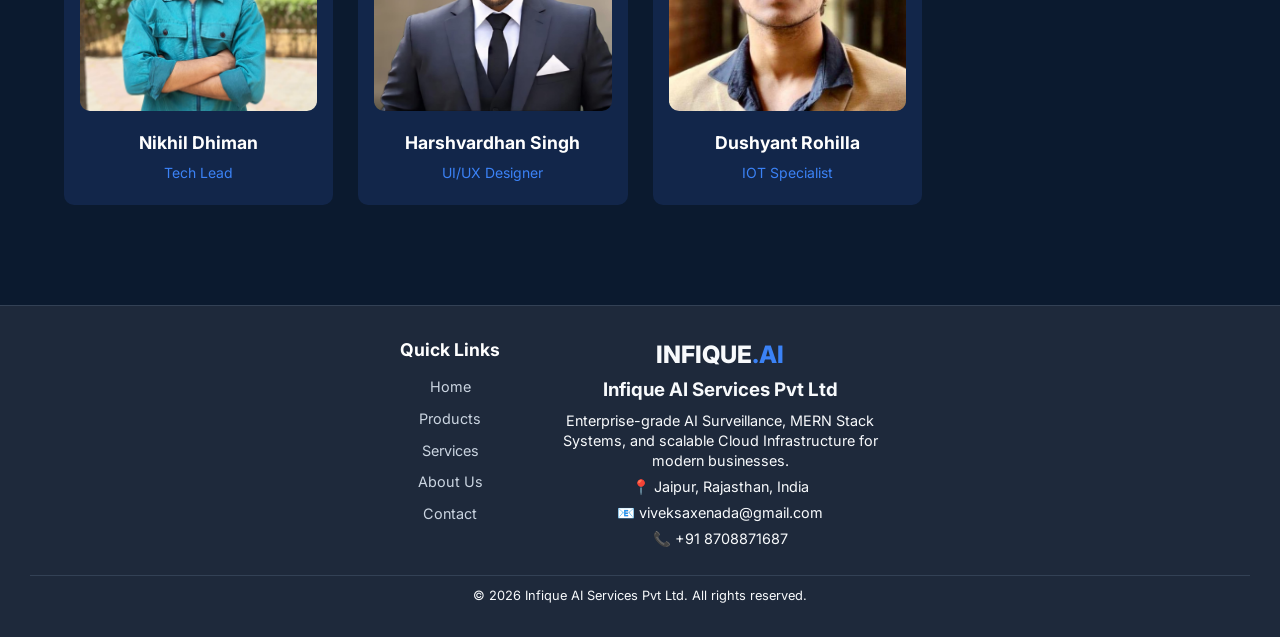
==== commit 1403ea92: "Update about.html" ====
--- a/about.html
+++ b/about.html
@@ -222,16 +222,15 @@
     </div>
 
     <!-- RIGHT SIDE -->
-    <div class="footer-right">
+   <div class="footer-right">
       <a href="index.html" class="logo">INFIQUE<span>.AI</span></a>
-        
-    <h3>Infique AI Services Pvt Ltd</h3>
-      <p>
-        Enterprise-grade AI Surveillance, MERN Stack Systems, 
-        and scalable Cloud Infrastructure for modern businesses.
-      </p>
-
-      <p>📍 Gate No 2, 20, Rishi Colony, near Gandhi Nagar Railway Station, Jawahar Nagar, Bajaj Nagar, Jaipur, Rajasthan 302018, Rajasthan, India</p>
+
+      <h3>Infique AI Services Pvt Ltd</h3>
+<p>
+Enterprise-grade AI Surveillance, MERN Stack Systems, and scalable Cloud Infrastructure for modern businesses.
+</p>
+
+      <p>📍 Jaipur, Rajasthan, India</p>
       <p>📧 viveksaxenada@gmail.com</p>
       <p>📞 +91 8708871687</p>
     </div>
